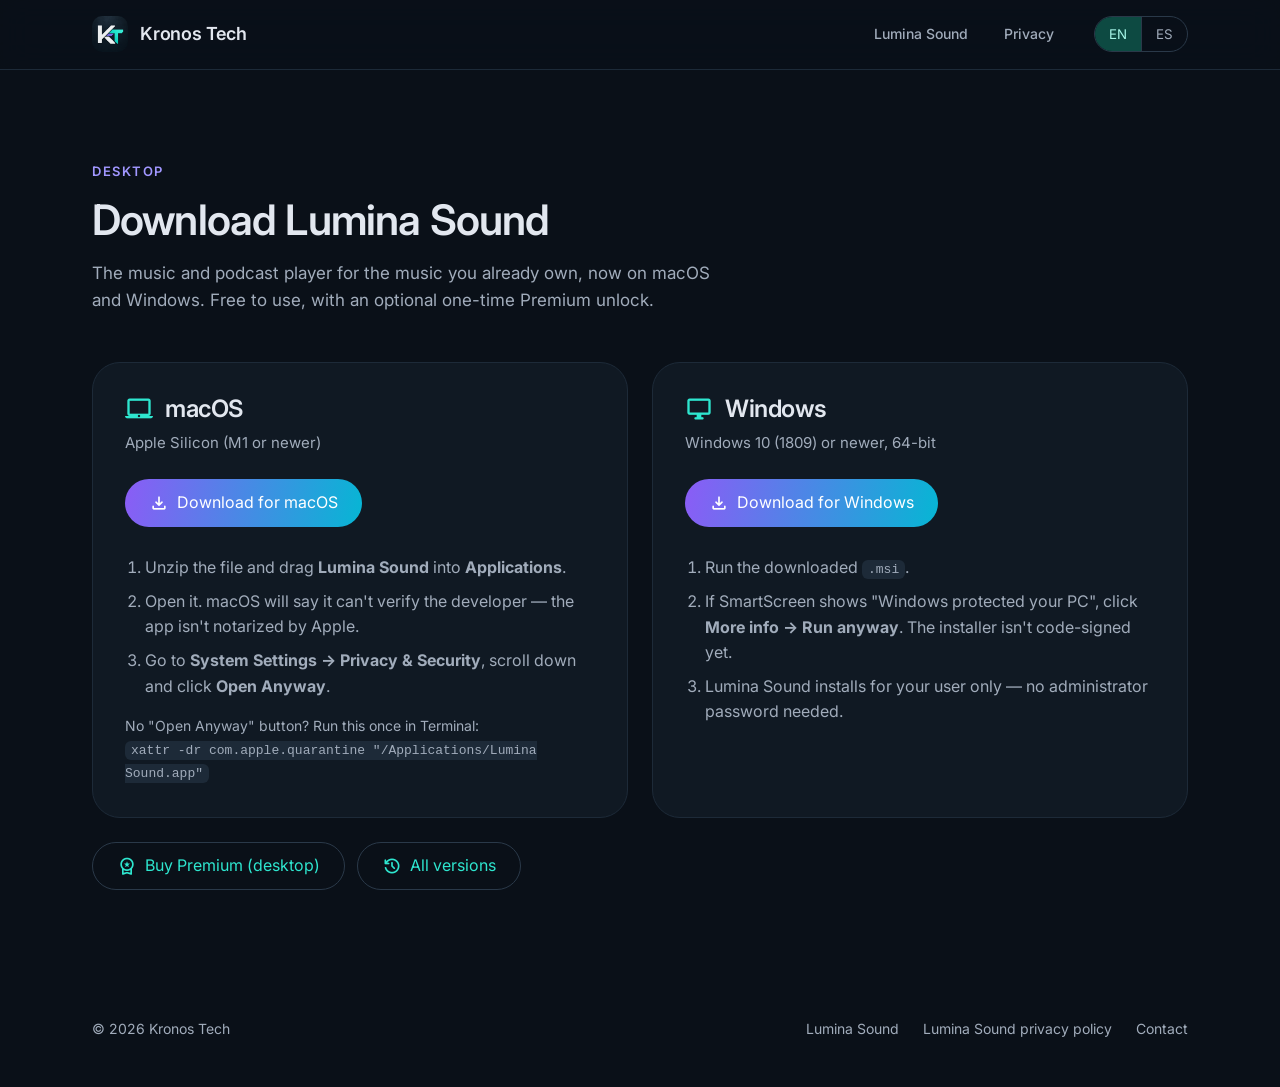
==== lumina-sound/index.html @ c4bd15d4 "feat: add Lumina Sound desktop download page - /lumina-sound/: macOS and Windows downloads (latest G" ====
<!doctype html>
<html lang="en">
<head>
  <meta charset="utf-8">
  <meta name="viewport" content="width=device-width, initial-scale=1">
  <title>Download Lumina Sound — Kronos Tech</title>
  <meta name="title-en" content="Download Lumina Sound — Kronos Tech">
  <meta name="title-es" content="Descargar Lumina Sound — Kronos Tech">
  <meta name="description" content="Download Lumina Sound for macOS and Windows: a music and podcast player for your local library.">
  <meta name="theme-color" content="#0a1018">
  <meta property="og:title" content="Download Lumina Sound">
  <meta property="og:description" content="Music and podcast player for your local library — macOS and Windows.">
  <meta property="og:type" content="website">
  <meta property="og:url" content="https://kronos1993.github.io/lumina-sound/">
  <meta property="og:image" content="https://kronos1993.github.io/assets/lumina-sound-icon.png">
  <link rel="icon" href="../assets/lumina-sound-icon.png" type="image/png">
  <link rel="preconnect" href="https://fonts.googleapis.com">
  <link rel="preconnect" href="https://fonts.gstatic.com" crossorigin>
  <link rel="stylesheet" href="https://fonts.googleapis.com/css2?family=Inter:wght@400;500;600;700&display=swap">
  <link rel="stylesheet" href="https://fonts.googleapis.com/css2?family=Material+Symbols+Rounded:opsz,wght,FILL,GRAD@24,400,0,0&display=block">
  <link rel="stylesheet" href="../assets/styles.css?v=4">
  <style>
    .downloads { display: grid; gap: 24px; }
    @media (min-width: 860px) { .downloads { grid-template-columns: 1fr 1fr; } }
    .download { background: var(--surface); border: 1px solid var(--outline-variant); border-radius: var(--radius-l); padding: 32px; }
    .download h3 { display: flex; align-items: center; gap: 12px; font-size: 24px; }
    .download h3 .material-symbols-rounded { font-size: 28px; color: var(--primary); }
    .download .req { margin-top: 8px; color: var(--on-surface-variant); font-size: 15px; }
    .download .product-actions { margin-top: 24px; }
    .download ol { margin: 28px 0 0; padding-left: 20px; color: var(--on-surface-variant); }
    .download li + li { margin-top: 8px; }
    .download code { font-size: 13px; background: var(--surface-highest); padding: 2px 6px; border-radius: 6px; overflow-wrap: anywhere; }
    .download .note { margin-top: 16px; font-size: 14px; color: var(--on-surface-variant); }
    .premium { margin-top: 24px; }
  </style>
</head>
<body>
  <header class="topbar">
    <div class="container">
      <a class="brand" href="../" aria-label="Kronos Tech">
        <img src="../assets/logo.png" alt="" width="36" height="36">
        Kronos Tech
      </a>
      <nav class="nav" aria-label="Main">
        <a href="../#lumina-sound">Lumina Sound</a>
        <a href="/lumina-sound-privacy/"><span data-lang="en">Privacy</span><span data-lang="es">Privacidad</span></a>
      </nav>
      <div class="segmented lang-toggle" role="group" aria-label="Language">
        <button type="button" data-set-lang="en" aria-pressed="true">EN</button>
        <button type="button" data-set-lang="es" aria-pressed="false">ES</button>
      </div>
    </div>
  </header>

  <main>
    <section class="block">
      <div class="container">
        <div class="section-head">
          <span class="overline"><span data-lang="en">Desktop</span><span data-lang="es">Escritorio</span></span>
          <h2><span data-lang="en">Download Lumina Sound</span><span data-lang="es">Descargar Lumina Sound</span></h2>
          <p>
            <span data-lang="en">The music and podcast player for the music you already own, now on macOS and Windows. Free to use, with an optional one-time Premium unlock.</span>
            <span data-lang="es">El reproductor de música y podcasts para la música que ya tienes, ahora en macOS y Windows. Gratis, con un desbloqueo Premium opcional de pago único.</span>
          </p>
        </div>

        <div class="downloads">
          <article class="download" id="macos">
            <h3><span class="material-symbols-rounded" aria-hidden="true">laptop_mac</span>macOS</h3>
            <p class="req"><span data-lang="en">Apple Silicon (M1 or newer)</span><span data-lang="es">Apple Silicon (M1 o posterior)</span></p>
            <div class="product-actions">
              <a class="btn btn-lumina" href="https://github.com/Kronos1993/lumina-sound-releases/releases/latest/download/Lumina-Sound-macOS-arm64.zip">
                <span class="material-symbols-rounded" aria-hidden="true">download</span>
                <span data-lang="en">Download for macOS</span><span data-lang="es">Descargar para macOS</span>
              </a>
            </div>
            <ol>
              <li><span data-lang="en">Unzip the file and drag <strong>Lumina Sound</strong> into <strong>Applications</strong>.</span><span data-lang="es">Descomprime el archivo y arrastra <strong>Lumina Sound</strong> a <strong>Aplicaciones</strong>.</span></li>
              <li><span data-lang="en">Open it. macOS will say it can't verify the developer — the app isn't notarized by Apple.</span><span data-lang="es">Ábrela. macOS dirá que no puede verificar al desarrollador: la app no está notarizada por Apple.</span></li>
              <li><span data-lang="en">Go to <strong>System Settings → Privacy &amp; Security</strong>, scroll down and click <strong>Open Anyway</strong>.</span><span data-lang="es">Ve a <strong>Ajustes del Sistema → Privacidad y seguridad</strong>, baja y pulsa <strong>Abrir igualmente</strong>.</span></li>
            </ol>
            <p class="note">
              <span data-lang="en">No "Open Anyway" button? Run this once in Terminal:</span>
              <span data-lang="es">¿No aparece "Abrir igualmente"? Ejecuta esto una vez en Terminal:</span>
              <br><code>xattr -dr com.apple.quarantine "/Applications/Lumina Sound.app"</code>
            </p>
          </article>

          <article class="download" id="windows">
            <h3><span class="material-symbols-rounded" aria-hidden="true">desktop_windows</span>Windows</h3>
            <p class="req"><span data-lang="en">Windows 10 (1809) or newer, 64-bit</span><span data-lang="es">Windows 10 (1809) o posterior, 64 bits</span></p>
            <div class="product-actions">
              <a class="btn btn-lumina" href="https://github.com/Kronos1993/lumina-sound-releases/releases/latest/download/Lumina-Sound-Windows-x64.msi">
                <span class="material-symbols-rounded" aria-hidden="true">download</span>
                <span data-lang="en">Download for Windows</span><span data-lang="es">Descargar para Windows</span>
              </a>
              <!-- Microsoft Store button goes here once the listing is live (Store ID 9NFCFKT1JL7F):
                   https://apps.microsoft.com/detail/9NFCFKT1JL7F -->
            </div>
            <ol>
              <li><span data-lang="en">Run the downloaded <code>.msi</code>.</span><span data-lang="es">Ejecuta el <code>.msi</code> descargado.</span></li>
              <li><span data-lang="en">If SmartScreen shows "Windows protected your PC", click <strong>More info → Run anyway</strong>. The installer isn't code-signed yet.</span><span data-lang="es">Si SmartScreen muestra "Windows protegió su PC", pulsa <strong>Más información → Ejecutar de todas formas</strong>. El instalador aún no está firmado.</span></li>
              <li><span data-lang="en">Lumina Sound installs for your user only — no administrator password needed.</span><span data-lang="es">Lumina Sound se instala solo para tu usuario: no hace falta contraseña de administrador.</span></li>
            </ol>
          </article>
        </div>

        <div class="product-actions premium">
          <a class="btn btn-outlined" href="https://kronostech.lemonsqueezy.com/checkout/buy/9f69d6a1-1f38-4188-a94d-49a0b48d95c1" target="_blank" rel="noopener">
            <span class="material-symbols-rounded" aria-hidden="true">workspace_premium</span>
            <span data-lang="en">Buy Premium (desktop)</span><span data-lang="es">Comprar Premium (escritorio)</span>
          </a>
          <a class="btn btn-outlined" href="https://github.com/Kronos1993/lumina-sound-releases/releases" target="_blank" rel="noopener">
            <span class="material-symbols-rounded" aria-hidden="true">history</span>
            <span data-lang="en">All versions</span><span data-lang="es">Todas las versiones</span>
          </a>
        </div>
      </div>
    </section>
  </main>

  <footer>
    <div class="container">
      <span>© <span data-year>2026</span> Kronos Tech</span>
      <nav aria-label="Footer">
        <a href="../#lumina-sound">Lumina Sound</a>
        <a href="/lumina-sound-privacy/"><span data-lang="en">Lumina Sound privacy policy</span><span data-lang="es">Privacidad de Lumina Sound</span></a>
        <a href="mailto:kronostech.dev@gmail.com"><span data-lang="en">Contact</span><span data-lang="es">Contacto</span></a>
      </nav>
    </div>
  </footer>

  <script src="../assets/site.js?v=4"></script>
</body>
</html>
---- assets/styles.css ----
:root {
  color-scheme: dark;
  --bg: #0a1018;
  --surface: #101923;
  --surface-high: #16212d;
  --surface-highest: #1d2a38;
  --outline: #2a3949;
  --outline-variant: #1d2a38;
  --on-surface: #e2e7ef;
  --on-surface-variant: #a1acbb;
  --primary: #2ee6cf;
  --on-primary: #00382f;
  --primary-container: #0d4a42;
  --on-primary-container: #a6f6e8;
  --tertiary: #a197ff;
  --tertiary-container: #2d2768;
  --on-tertiary-container: #e3dfff;
  --lumina-violet: #8b5cf6;
  --lumina-cyan: #06b6d4;
  --radius-s: 12px;
  --radius-m: 16px;
  --radius-l: 28px;
  --gutter: 16px;
  --max: 1160px;
  --elev-1: 0 1px 2px rgb(0 0 0 / .4), 0 1px 3px 1px rgb(0 0 0 / .2);
  --elev-3: 0 4px 8px 3px rgb(0 0 0 / .25), 0 1px 3px rgb(0 0 0 / .4);
  --ease: cubic-bezier(.2, 0, 0, 1);
}

* { box-sizing: border-box; }
html { scroll-behavior: smooth; scroll-padding-top: 80px; }
body {
  margin: 0;
  background: var(--bg);
  color: var(--on-surface);
  font: 400 16px/1.6 "Inter", system-ui, -apple-system, "Segoe UI", Roboto, sans-serif;
  -webkit-font-smoothing: antialiased;
  overflow-x: hidden;
}
img { max-width: 100%; display: block; }
a { color: var(--primary); text-decoration: none; }
a:hover { text-decoration: underline; }
h1, h2, h3 { margin: 0; font-weight: 600; letter-spacing: -.02em; line-height: 1.15; }
p { margin: 0; }

.material-symbols-rounded {
  font-variation-settings: "FILL" 0, "wght" 400, "GRAD" 0, "opsz" 24;
  font-size: 24px;
  line-height: 1;
  user-select: none;
}

.container { width: 100%; max-width: var(--max); margin: 0 auto; padding: 0 var(--gutter); }
@media (min-width: 720px) { :root { --gutter: 32px; } }

/* Top app bar */
.topbar {
  position: sticky; top: 0; z-index: 10;
  background: rgb(10 16 24 / .72);
  backdrop-filter: blur(16px) saturate(140%);
  -webkit-backdrop-filter: blur(16px) saturate(140%);
  border-bottom: 1px solid transparent;
  transition: border-color .2s var(--ease), background .2s var(--ease);
}
.topbar.scrolled { border-bottom-color: var(--outline-variant); background: rgb(16 25 35 / .85); }
.topbar .container { display: flex; align-items: center; gap: 16px; height: 68px; }
.brand { display: flex; align-items: center; gap: 12px; color: var(--on-surface); font-weight: 600; font-size: 18px; letter-spacing: -.01em; }
.brand:hover { text-decoration: none; }
.brand img { width: 36px; height: 36px; border-radius: 10px; }
.nav { display: none; gap: 4px; margin-left: auto; }
.nav a {
  color: var(--on-surface-variant); font-size: 14px; font-weight: 500;
  padding: 8px 16px; border-radius: 999px;
  transition: background .2s var(--ease), color .2s var(--ease);
}
.nav a:hover { background: var(--surface-high); color: var(--on-surface); text-decoration: none; }
@media (min-width: 860px) { .nav { display: flex; } }
.lang-toggle { margin-left: auto; }
@media (min-width: 860px) { .lang-toggle { margin-left: 8px; } }

/* Buttons */
.btn {
  display: inline-flex; align-items: center; justify-content: center; gap: 8px;
  height: 48px; padding: 0 24px; border-radius: 999px; border: 0;
  font: 600 15px/1 inherit; font-family: inherit; cursor: pointer;
  transition: box-shadow .2s var(--ease), background .2s var(--ease), transform .2s var(--ease);
}
.btn:hover { text-decoration: none; }
.btn .material-symbols-rounded { font-size: 20px; }
.btn-filled { background: var(--primary); color: var(--on-primary); }
.btn-filled:hover { box-shadow: var(--elev-1); background: color-mix(in srgb, var(--primary) 85%, white); }
.btn-tonal { background: var(--primary-container); color: var(--on-primary-container); }
.btn-tonal:hover { box-shadow: var(--elev-1); background: color-mix(in srgb, var(--primary-container) 85%, white); }
.btn-outlined { background: transparent; color: var(--primary); border: 1px solid var(--outline); }
.btn-outlined:hover { background: color-mix(in srgb, var(--primary) 8%, transparent); }
.btn-small { height: 40px; padding: 0 16px; font-size: 14px; }

.segmented { display: inline-flex; border: 1px solid var(--outline); border-radius: 999px; overflow: hidden; }
.segmented button {
  background: transparent; color: var(--on-surface-variant); border: 0;
  font: 600 13px/1 inherit; font-family: inherit; padding: 9px 14px; cursor: pointer;
}
.segmented button + button { border-left: 1px solid var(--outline); }
.segmented button[aria-pressed="true"] { background: var(--primary-container); color: var(--on-primary-container); }

/* Hero */
.hero { position: relative; padding: 88px 0 96px; overflow: hidden; isolation: isolate; }
.hero::before {
  content: ""; position: absolute; inset: 0; z-index: -2;
  background-image:
    linear-gradient(var(--outline-variant) 1px, transparent 1px),
    linear-gradient(90deg, var(--outline-variant) 1px, transparent 1px);
  background-size: 56px 56px;
  mask-image: radial-gradient(ellipse 70% 60% at 50% 30%, #000 30%, transparent 75%);
  -webkit-mask-image: radial-gradient(ellipse 70% 60% at 50% 30%, #000 30%, transparent 75%);
  opacity: .55;
}
.glow { position: absolute; z-index: -1; border-radius: 50%; filter: blur(90px); opacity: .35; pointer-events: none; }
.glow-a { width: 520px; height: 520px; background: #14b8a6; top: -220px; left: -120px; }
.glow-b { width: 420px; height: 420px; background: #6d5ce6; bottom: -200px; right: -100px; opacity: .25; }
.eyebrow {
  display: inline-flex; align-items: center; gap: 8px;
  padding: 6px 14px 6px 10px; border-radius: 999px;
  background: var(--surface-high); border: 1px solid var(--outline-variant);
  color: var(--on-surface-variant); font-size: 13px; font-weight: 500;
}
.eyebrow .dot { width: 8px; height: 8px; border-radius: 50%; background: var(--tertiary); box-shadow: 0 0 0 4px color-mix(in srgb, var(--tertiary) 22%, transparent); }
.hero h1 { margin-top: 24px; font-size: clamp(38px, 7vw, 72px); max-width: 15ch; }
.gradient-text {
  background: linear-gradient(100deg, var(--primary), var(--tertiary));
  -webkit-background-clip: text; background-clip: text; color: transparent;
}
.hero .lead { margin-top: 24px; max-width: 58ch; font-size: clamp(17px, 2.2vw, 20px); color: var(--on-surface-variant); }
.hero-actions { margin-top: 36px; display: flex; flex-wrap: wrap; gap: 12px; }
.hero-meta { margin-top: 56px; display: flex; flex-wrap: wrap; gap: 10px; }
.chip {
  display: inline-flex; align-items: center; gap: 6px;
  height: 32px; padding: 0 12px; border-radius: 8px;
  border: 1px solid var(--outline); color: var(--on-surface-variant);
  font-size: 13px; font-weight: 500;
}
.chip .material-symbols-rounded { font-size: 18px; color: var(--primary); }

/* Sections */
section.block { padding: 88px 0; border-top: 1px solid var(--outline-variant); }
.section-head { max-width: 640px; margin-bottom: 48px; }
.overline { color: var(--tertiary); font-size: 13px; font-weight: 600; letter-spacing: .12em; text-transform: uppercase; }
.section-head h2 { margin-top: 12px; font-size: clamp(28px, 4.5vw, 42px); }
.section-head p { margin-top: 16px; color: var(--on-surface-variant); font-size: 17px; }

.grid { display: grid; gap: 16px; grid-template-columns: 1fr; }
@media (min-width: 640px) { .grid-2, .grid-4 { grid-template-columns: repeat(2, 1fr); } }
@media (min-width: 1000px) { .grid-4 { grid-template-columns: repeat(4, 1fr); } .grid-3 { grid-template-columns: repeat(3, 1fr); } }

.card {
  background: var(--surface); border: 1px solid var(--outline-variant);
  border-radius: var(--radius-l); padding: 28px;
  transition: background .25s var(--ease), border-color .25s var(--ease), transform .25s var(--ease), box-shadow .25s var(--ease);
}
.card:hover { background: var(--surface-high); border-color: var(--outline); transform: translateY(-2px); box-shadow: var(--elev-3); }
.icon-badge {
  width: 52px; height: 52px; border-radius: var(--radius-m);
  display: grid; place-items: center;
  background: var(--primary-container); color: var(--on-primary-container);
}
.icon-badge.alt { background: var(--tertiary-container); color: var(--on-tertiary-container); }
.card h3 { margin-top: 20px; font-size: 19px; }
.card p { margin-top: 10px; color: var(--on-surface-variant); font-size: 15px; }

/* Product */
.product {
  position: relative; overflow: hidden; isolation: isolate;
  background: var(--surface); border: 1px solid var(--outline-variant);
  border-radius: 32px; padding: 32px 24px;
  display: grid; gap: 40px; grid-template-columns: 1fr;
}
@media (min-width: 720px) { .product { padding: 48px; } }
@media (min-width: 960px) { .product { grid-template-columns: 1.15fr .85fr; align-items: center; padding: 56px; } }
.product::before {
  content: ""; position: absolute; z-index: -1; inset: auto -20% -60% 30%; height: 120%;
  background: radial-gradient(closest-side, rgb(139 92 246 / .28), transparent),
              radial-gradient(closest-side at 80% 40%, rgb(6 182 212 / .2), transparent);
  pointer-events: none;
}
.product-title { display: flex; align-items: center; gap: 18px; }
.product-title img { width: 72px; height: 72px; border-radius: 18px; box-shadow: var(--elev-3); }
.product-title h3 { font-size: clamp(26px, 4vw, 34px); }
.product-title span { display: block; color: var(--on-surface-variant); font-size: 15px; margin-top: 4px; }
.product .desc { margin-top: 24px; color: var(--on-surface-variant); font-size: 17px; max-width: 56ch; }
.features { margin: 28px 0 0; padding: 0; list-style: none; display: grid; gap: 12px; grid-template-columns: 1fr; }
@media (min-width: 560px) { .features { grid-template-columns: 1fr 1fr; } }
.features li { display: flex; gap: 12px; align-items: flex-start; font-size: 15px; }
.features .material-symbols-rounded { color: #b79bff; font-size: 22px; flex: none; }
.platforms { margin-top: 28px; display: flex; flex-wrap: wrap; gap: 8px; }
.platform {
  display: inline-flex; align-items: center; gap: 6px;
  height: 32px; padding: 0 12px; border-radius: 8px;
  background: var(--surface-highest); font-size: 13px; font-weight: 500;
}
.platform .material-symbols-rounded { font-size: 18px; }
.platform small { color: var(--on-surface-variant); font-size: 12px; }
.platform.live { background: color-mix(in srgb, var(--primary) 14%, transparent); color: var(--on-primary-container); }
.product-actions { margin-top: 32px; display: flex; flex-wrap: wrap; gap: 12px; }
.btn-lumina { background: linear-gradient(100deg, var(--lumina-violet), var(--lumina-cyan)); color: #fff; }
.btn-lumina:hover { box-shadow: 0 6px 24px rgb(139 92 246 / .35); }

/* Phone mock */
.phone {
  justify-self: center; width: min(280px, 100%); aspect-ratio: 9 / 18.5;
  border-radius: 40px; padding: 10px; background: #05070a;
  border: 1px solid var(--outline); box-shadow: 0 30px 80px rgb(0 0 0 / .6), 0 0 0 1px rgb(255 255 255 / .03) inset;
}
.screen {
  height: 100%; border-radius: 31px; overflow: hidden; position: relative;
  background: linear-gradient(180deg, #1a1530 0%, #0d1220 55%, #0a0f1a 100%);
  display: flex; flex-direction: column; padding: 28px 20px 22px;
}
.screen .art {
  aspect-ratio: 1; border-radius: 18px; margin-top: 10px;
  background:
    radial-gradient(circle at 70% 30%, rgb(6 182 212 / .7), transparent 45%),
    radial-gradient(circle at 25% 75%, rgb(139 92 246 / .85), transparent 50%),
    linear-gradient(135deg, #2a1d5c, #0e2a3d);
  display: grid; place-items: center; box-shadow: 0 16px 40px rgb(139 92 246 / .3);
}
.screen .art img { width: 46%; border-radius: 14px; opacity: .95; }
.screen .meta { margin-top: 22px; }
.bar { height: 10px; border-radius: 6px; background: rgb(255 255 255 / .85); width: 70%; }
.bar.sub { height: 8px; margin-top: 10px; width: 45%; background: rgb(255 255 255 / .35); }
.progress { margin-top: 24px; height: 4px; border-radius: 4px; background: rgb(255 255 255 / .12); position: relative; }
.progress::after { content: ""; position: absolute; inset: 0 62% 0 0; border-radius: 4px; background: linear-gradient(90deg, var(--lumina-violet), var(--lumina-cyan)); }
.eq { margin-top: auto; display: flex; align-items: flex-end; justify-content: center; gap: 5px; height: 48px; }
.eq span { width: 6px; border-radius: 3px; background: linear-gradient(180deg, var(--lumina-cyan), var(--lumina-violet)); animation: eq 1.4s ease-in-out infinite; }
.eq span:nth-child(2n) { animation-delay: -.3s; }
.eq span:nth-child(3n) { animation-delay: -.7s; }
.eq span:nth-child(5n) { animation-delay: -1s; }
@keyframes eq { 0%, 100% { height: 20%; } 50% { height: 100%; } }
.controls { margin-top: 18px; display: flex; justify-content: space-between; align-items: center; color: rgb(255 255 255 / .7); }
.controls .play { width: 56px; height: 56px; border-radius: 50%; display: grid; place-items: center; color: #fff; background: linear-gradient(135deg, var(--lumina-violet), var(--lumina-cyan)); }
@media (prefers-reduced-motion: reduce) { .eq span { animation: none; height: 60%; } html { scroll-behavior: auto; } }

/* Principles */
.principle { display: flex; gap: 16px; align-items: flex-start; }
.principle .num { font-size: 14px; font-weight: 700; color: var(--tertiary); font-variant-numeric: tabular-nums; padding-top: 3px; }
.principle h3 { font-size: 18px; margin-top: 0; }
.principle p { margin-top: 8px; color: var(--on-surface-variant); font-size: 15px; }

/* Contact */
.contact {
  border-radius: 32px; padding: 40px 24px; text-align: center;
  background: linear-gradient(135deg, var(--primary-container), var(--tertiary-container));
  border: 1px solid var(--outline);
}
@media (min-width: 720px) { .contact { padding: 64px 48px; } }
.contact h2 { font-size: clamp(28px, 4.5vw, 40px); }
.contact p { margin: 16px auto 0; max-width: 52ch; color: var(--on-primary-container); opacity: .85; font-size: 17px; }
.contact .email { margin-top: 28px; display: inline-flex; flex-wrap: wrap; justify-content: center; gap: 12px; }
.email-address { font-size: clamp(16px, 3.6vw, 22px); font-weight: 600; color: #fff; word-break: break-all; display: block; margin-top: 24px; }

/* Footer */
footer { padding: 40px 0 48px; color: var(--on-surface-variant); font-size: 14px; }
footer .container { display: flex; flex-wrap: wrap; gap: 16px 32px; align-items: center; justify-content: space-between; }
footer nav { display: flex; flex-wrap: wrap; gap: 8px 24px; }
footer a { color: var(--on-surface-variant); }
footer a:hover { color: var(--on-surface); }

/* Snackbar */
.snackbar {
  position: fixed; left: 50%; bottom: 24px; transform: translate(-50%, 24px);
  background: #e2e7ef; color: #1a1f26; padding: 14px 20px; border-radius: 8px;
  font-size: 14px; font-weight: 500; box-shadow: var(--elev-3);
  opacity: 0; pointer-events: none; transition: opacity .2s var(--ease), transform .2s var(--ease);
  max-width: calc(100% - 32px);
}
.snackbar.show { opacity: 1; transform: translate(-50%, 0); }

/* Reveal on scroll */
.reveal { opacity: 0; transform: translateY(16px); transition: opacity .6s var(--ease), transform .6s var(--ease); }
.reveal.visible { opacity: 1; transform: none; }
@media (prefers-reduced-motion: reduce) { .reveal { opacity: 1; transform: none; transition: none; } }

/* Legal page */
.legal { padding: 56px 0 88px; }
.legal .container { max-width: 820px; }
.legal h1 { font-size: clamp(30px, 5vw, 44px); }
.legal .updated { margin-top: 12px; color: var(--on-surface-variant); font-size: 14px; }
.legal h2 { margin-top: 44px; font-size: 22px; }
.legal h3 { margin-top: 24px; font-size: 17px; }
.legal p, .legal li { color: #c9d1dc; font-size: 16px; }
.legal p { margin-top: 14px; }
.legal ul { margin: 14px 0 0; padding-left: 22px; }
.legal li { margin-top: 8px; }
.legal li strong, .legal p strong { color: var(--on-surface); }
.legal .summary { margin-top: 32px; padding: 24px; border-radius: var(--radius-l); background: var(--surface); border: 1px solid var(--outline-variant); }
.legal .summary p:first-child { margin-top: 0; }
.table-wrap { margin-top: 16px; overflow-x: auto; border: 1px solid var(--outline-variant); border-radius: var(--radius-m); }
table { width: 100%; border-collapse: collapse; font-size: 14px; min-width: 560px; }
th, td { text-align: left; padding: 12px 14px; border-bottom: 1px solid var(--outline-variant); vertical-align: top; color: #c9d1dc; }
th { background: var(--surface-high); color: var(--on-surface); font-weight: 600; }
tr:last-child td { border-bottom: 0; }

/* Language visibility */
html[lang="en"] [data-lang="es"], html[lang="es"] [data-lang="en"] { display: none !important; }

/* Pokédex product */
.product + .product { margin-top: 24px; }
.product-dex::before {
  background: radial-gradient(closest-side, rgb(255 28 72 / .16), transparent),
              radial-gradient(closest-side at 80% 40%, rgb(60 140 255 / .2), transparent);
}
.product-dex .features .material-symbols-rounded { color: #ff6b81; }
.platform.dev { background: var(--tertiary-container); color: var(--on-tertiary-container); }
.disclaimer { margin-top: 24px; font-size: 12px; color: var(--on-surface-variant); max-width: 64ch; }
.dex-visual {
  position: relative; justify-self: center; width: min(300px, 100%); aspect-ratio: 1;
  display: grid; place-items: center;
}
.dex-visual img {
  width: 62%; border-radius: 50%;
  box-shadow: 0 24px 60px rgb(0 0 0 / .55), 0 0 0 10px rgb(255 255 255 / .03);
  animation: dex-float 6s ease-in-out infinite;
}
.dex-visual .type {
  position: absolute; padding: 6px 14px; border-radius: 999px;
  font-size: 13px; font-weight: 600; color: #fff; box-shadow: var(--elev-1);
}
.t-fire { background: #e8603c; top: 8%; left: 2%; }
.t-water { background: #3b8be0; top: 14%; right: 0; }
.t-grass { background: #3fa45b; bottom: 14%; left: 0; }
.t-electric { background: #d9a520; color: #1a1300; bottom: 6%; right: 6%; }
@keyframes dex-float { 0%, 100% { transform: translateY(0); } 50% { transform: translateY(-10px); } }
@media (prefers-reduced-motion: reduce) { .dex-visual img { animation: none; } }

/* Weather app product */
.product-wx::before {
  background: radial-gradient(closest-side, rgb(255 184 0 / .18), transparent),
              radial-gradient(closest-side at 80% 40%, rgb(56 160 255 / .22), transparent);
}
.product-wx .features .material-symbols-rounded { color: #ffc23d; }
.icon-tile { background: linear-gradient(160deg, #e9f4ff, #b9dcff); padding: 8px; }
.wx-visual { position: relative; justify-self: center; width: min(300px, 100%); aspect-ratio: 1; display: grid; place-items: center; }
.wx-visual .sky {
  width: 72%; aspect-ratio: 1; border-radius: 36px; display: grid; place-items: center;
  background: linear-gradient(160deg, #5aa9ff 0%, #2f6fd6 55%, #1d3f8f 100%);
  box-shadow: 0 24px 60px rgb(0 0 0 / .5), inset 0 1px 0 rgb(255 255 255 / .25);
}
.wx-visual .sky img { width: 70%; animation: dex-float 7s ease-in-out infinite; }
.wx-chip {
  position: absolute; display: inline-flex; align-items: center; gap: 6px;
  padding: 6px 12px; border-radius: 999px; font-size: 13px; font-weight: 600;
  background: var(--surface-highest); color: var(--on-surface); border: 1px solid var(--outline); box-shadow: var(--elev-1);
}
.wx-chip .material-symbols-rounded { font-size: 18px; color: #ffc23d; }
.wx-chip.c1 { top: 6%; left: 0; }
.wx-chip.c2 { top: 42%; right: -2%; }
.wx-chip.c3 { bottom: 6%; left: 8%; }
@media (prefers-reduced-motion: reduce) { .wx-visual .sky img { animation: none; } }
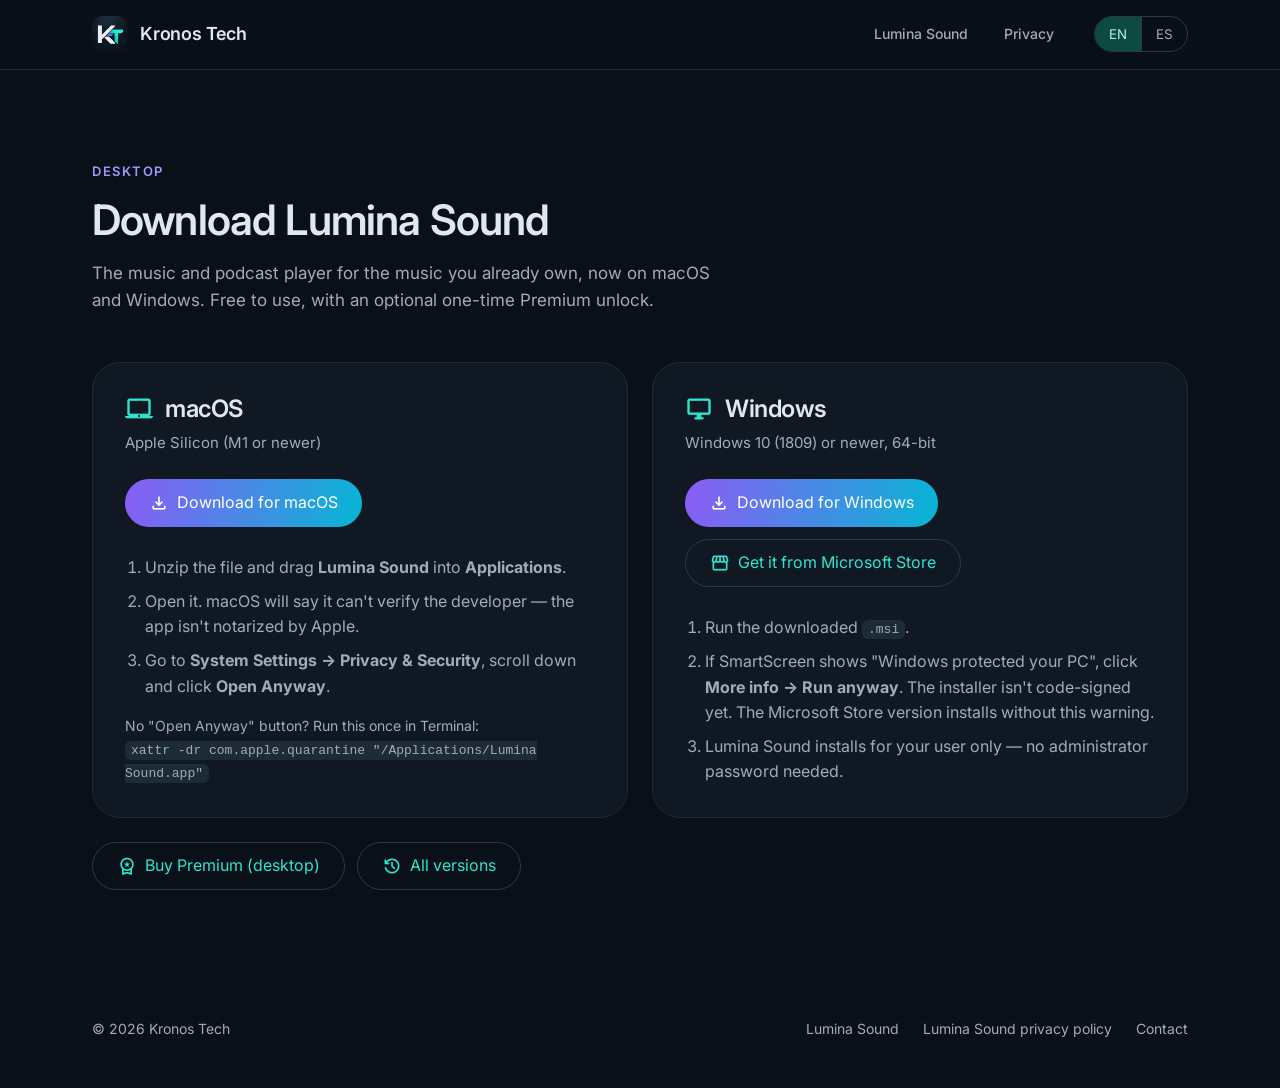
==== commit 756af88b: "feat: link Lumina Sound's Microsoft Store listing on the download page Co-Authored-By: Claude Opus 5" ====
--- a/lumina-sound/index.html
+++ b/lumina-sound/index.html
@@ -94,12 +94,14 @@
                 <span class="material-symbols-rounded" aria-hidden="true">download</span>
                 <span data-lang="en">Download for Windows</span><span data-lang="es">Descargar para Windows</span>
               </a>
-              <!-- Microsoft Store button goes here once the listing is live (Store ID 9NFCFKT1JL7F):
-                   https://apps.microsoft.com/detail/9NFCFKT1JL7F -->
+              <a class="btn btn-outlined" href="https://apps.microsoft.com/store/detail/9NFCFKT1JL7F?cid=DevShareMCLPCS" target="_blank" rel="noopener">
+                <span class="material-symbols-rounded" aria-hidden="true">storefront</span>
+                <span data-lang="en">Get it from Microsoft Store</span><span data-lang="es">Obtener en Microsoft Store</span>
+              </a>
             </div>
             <ol>
               <li><span data-lang="en">Run the downloaded <code>.msi</code>.</span><span data-lang="es">Ejecuta el <code>.msi</code> descargado.</span></li>
-              <li><span data-lang="en">If SmartScreen shows "Windows protected your PC", click <strong>More info → Run anyway</strong>. The installer isn't code-signed yet.</span><span data-lang="es">Si SmartScreen muestra "Windows protegió su PC", pulsa <strong>Más información → Ejecutar de todas formas</strong>. El instalador aún no está firmado.</span></li>
+              <li><span data-lang="en">If SmartScreen shows "Windows protected your PC", click <strong>More info → Run anyway</strong>. The installer isn't code-signed yet. The Microsoft Store version installs without this warning.</span><span data-lang="es">Si SmartScreen muestra "Windows protegió su PC", pulsa <strong>Más información → Ejecutar de todas formas</strong>. El instalador aún no está firmado. La versión de Microsoft Store se instala sin este aviso.</span></li>
               <li><span data-lang="en">Lumina Sound installs for your user only — no administrator password needed.</span><span data-lang="es">Lumina Sound se instala solo para tu usuario: no hace falta contraseña de administrador.</span></li>
             </ol>
           </article>
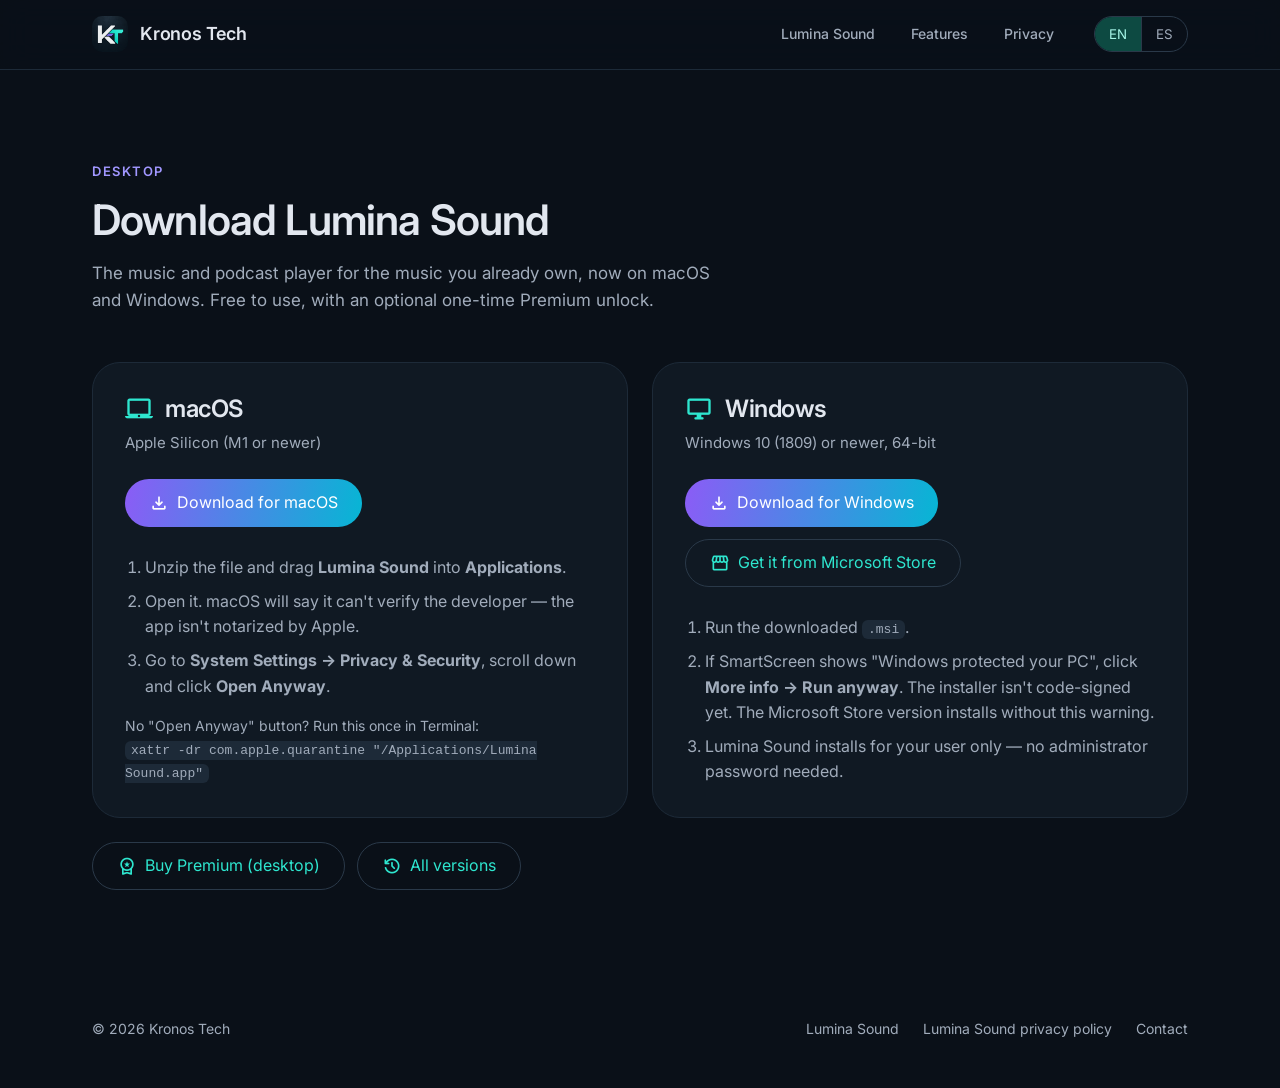
==== commit e4c32c74: "feat: add Lumina Sound features page Hero with a looping app clip, feature cards from the marketing " ====
--- a/lumina-sound/index.html
+++ b/lumina-sound/index.html
@@ -43,6 +43,7 @@
       </a>
       <nav class="nav" aria-label="Main">
         <a href="../#lumina-sound">Lumina Sound</a>
+        <a href="features/"><span data-lang="en">Features</span><span data-lang="es">Funciones</span></a>
         <a href="/lumina-sound-privacy/"><span data-lang="en">Privacy</span><span data-lang="es">Privacidad</span></a>
       </nav>
       <div class="segmented lang-toggle" role="group" aria-label="Language">
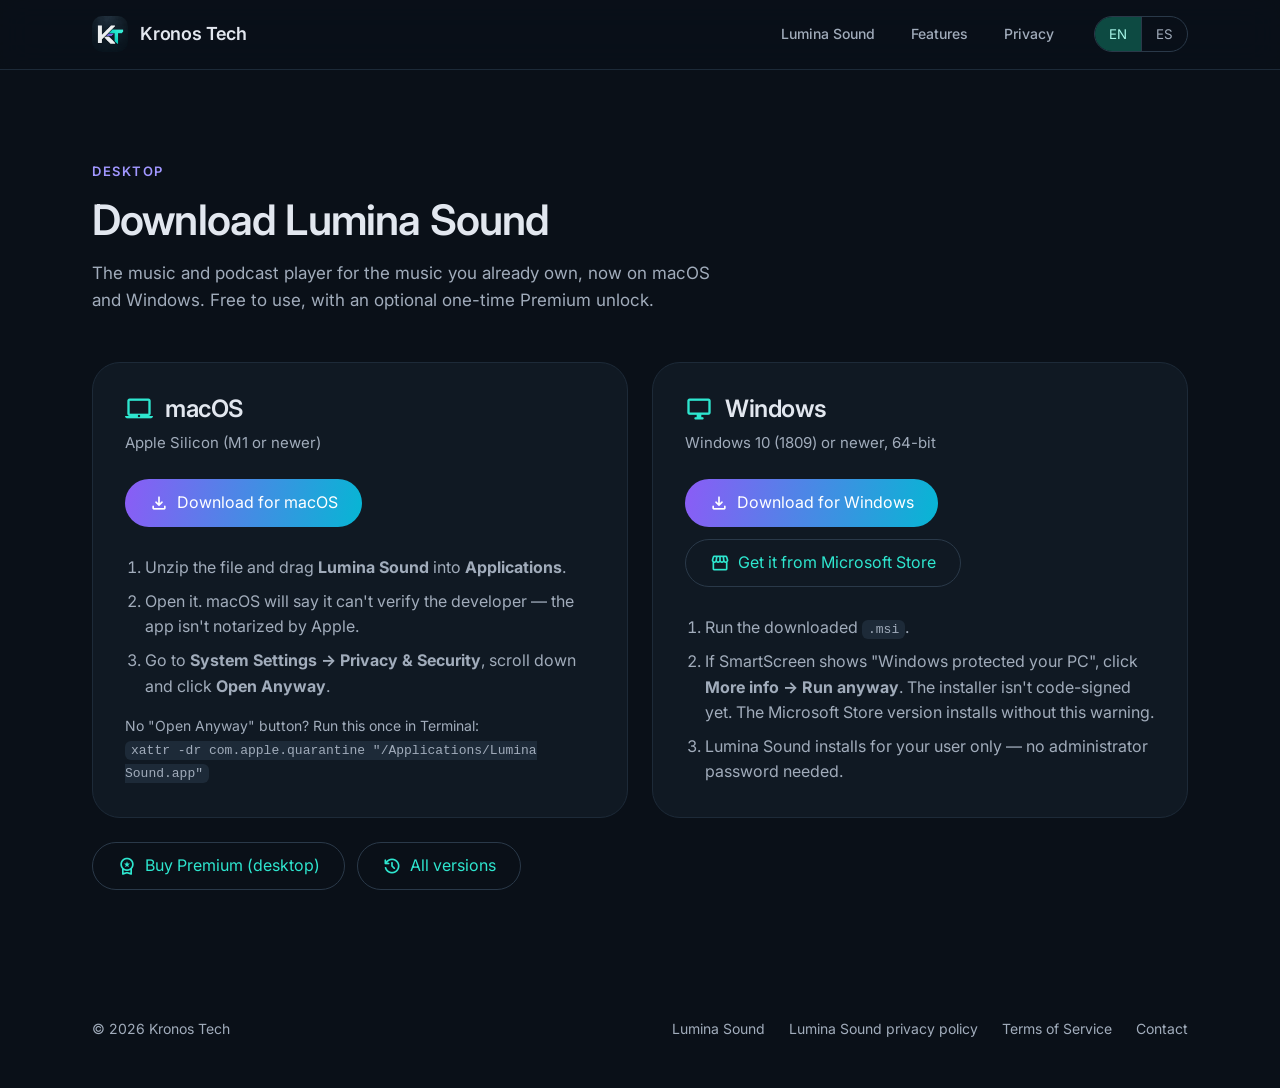
==== commit 77ff5817: "feat: add Lumina Sound Terms of Service page Co-Authored-By: Claude Opus 5.5 <noreply@anthropic.com>" ====
--- a/lumina-sound/index.html
+++ b/lumina-sound/index.html
@@ -128,6 +128,7 @@
       <nav aria-label="Footer">
         <a href="../#lumina-sound">Lumina Sound</a>
         <a href="/lumina-sound-privacy/"><span data-lang="en">Lumina Sound privacy policy</span><span data-lang="es">Privacidad de Lumina Sound</span></a>
+        <a href="/lumina-sound/terms/"><span data-lang="en">Terms of Service</span><span data-lang="es">Términos del Servicio</span></a>
         <a href="mailto:kronostech.dev@gmail.com"><span data-lang="en">Contact</span><span data-lang="es">Contacto</span></a>
       </nav>
     </div>
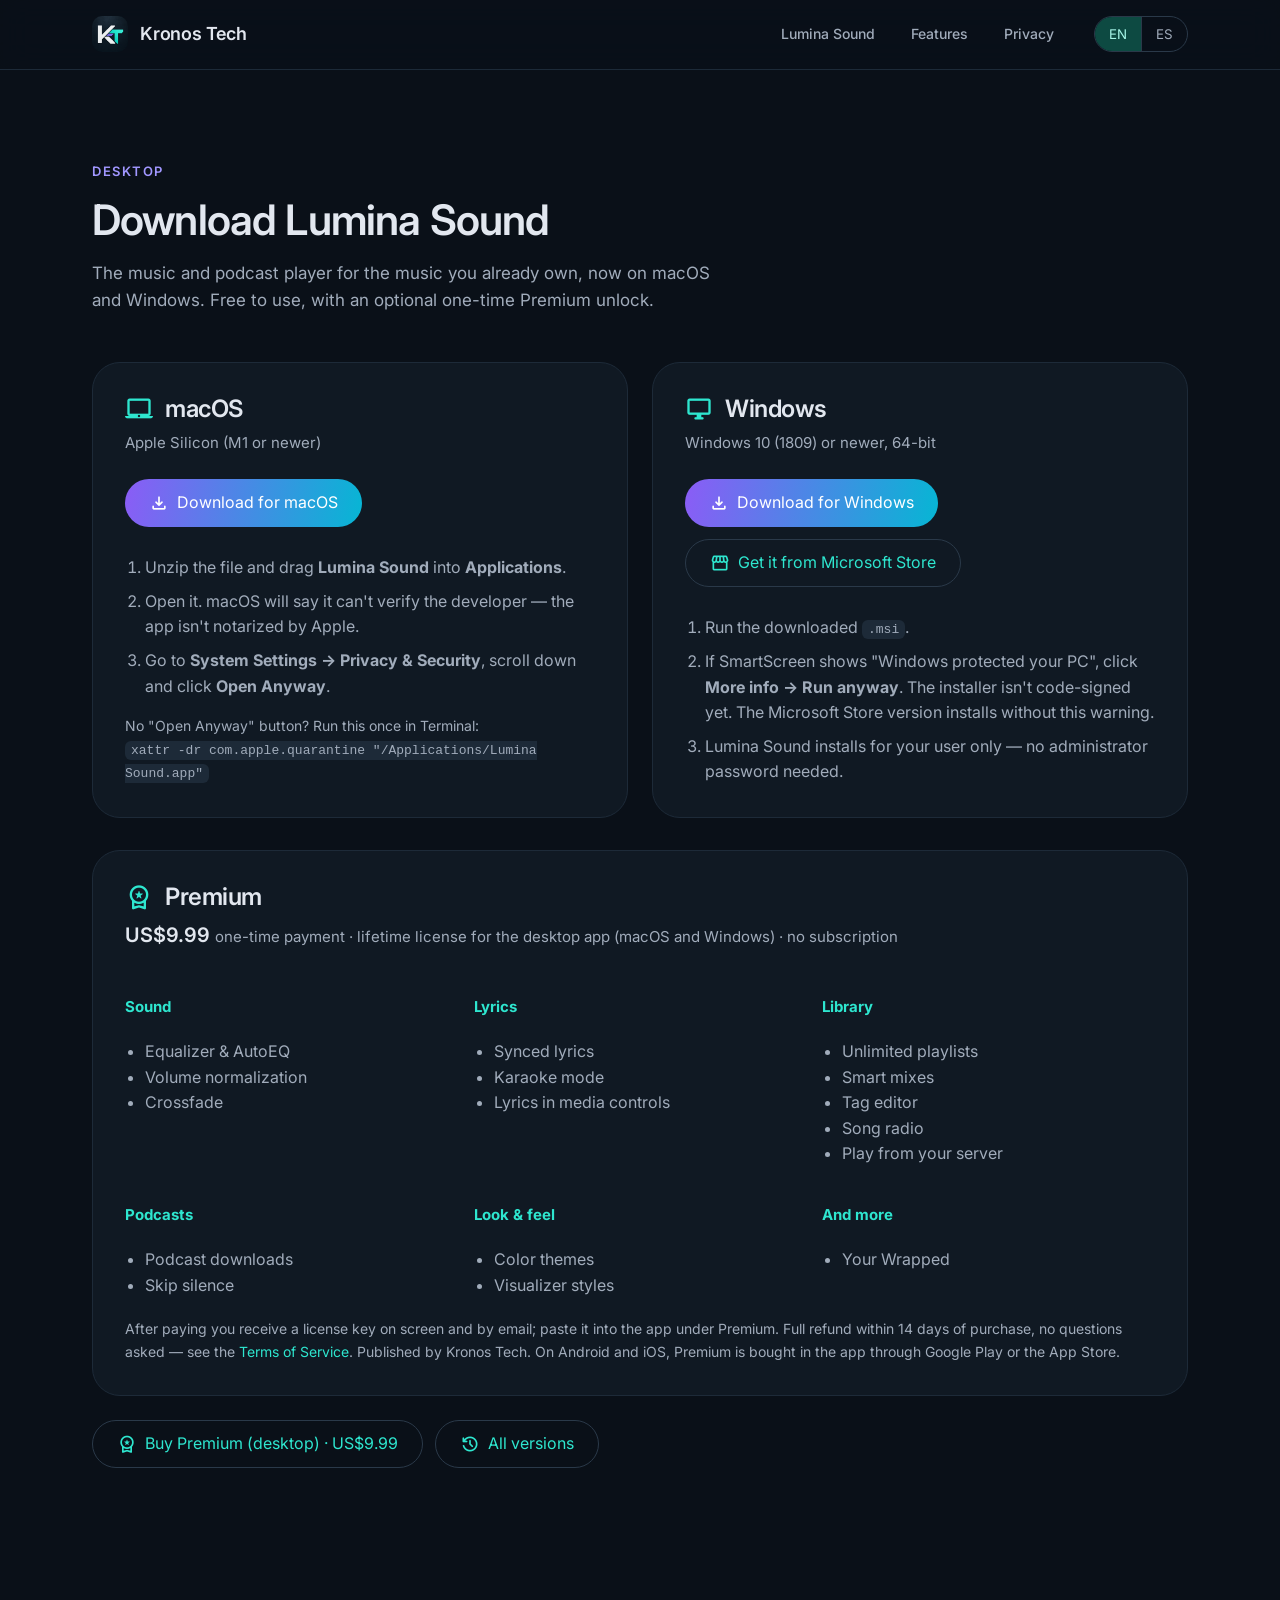
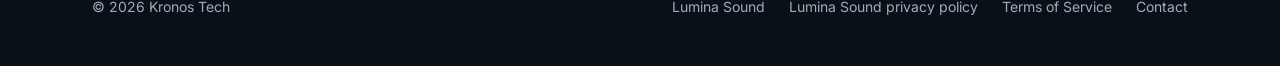
==== commit f63d5bbd: "feat: show Lumina Sound Premium price, benefits and refund policy Add a Premium card to the download" ====
--- a/lumina-sound/index.html
+++ b/lumina-sound/index.html
@@ -3,6 +3,7 @@
 <head>
   <meta charset="utf-8">
   <meta name="viewport" content="width=device-width, initial-scale=1">
+  <link rel="canonical" href="https://kronos1993.github.io/lumina-sound/">
   <title>Download Lumina Sound — Kronos Tech</title>
   <meta name="title-en" content="Download Lumina Sound — Kronos Tech">
   <meta name="title-es" content="Descargar Lumina Sound — Kronos Tech">
@@ -32,6 +33,16 @@
     .download code { font-size: 13px; background: var(--surface-highest); padding: 2px 6px; border-radius: 6px; overflow-wrap: anywhere; }
     .download .note { margin-top: 16px; font-size: 14px; color: var(--on-surface-variant); }
     .premium { margin-top: 24px; }
+    .premium-card { margin-top: 32px; background: var(--surface); border: 1px solid var(--outline-variant); border-radius: var(--radius-l); padding: 32px; }
+    .premium-card h3 { display: flex; align-items: center; gap: 12px; font-size: 24px; }
+    .premium-card h3 .material-symbols-rounded { font-size: 28px; color: var(--primary); }
+    .premium-card .price { margin-top: 8px; font-size: 20px; font-weight: 600; }
+    .premium-card .price small { font-size: 15px; font-weight: 400; color: var(--on-surface-variant); }
+    .premium-card .benefits { display: grid; gap: 16px; margin-top: 24px; }
+    @media (min-width: 860px) { .premium-card .benefits { grid-template-columns: repeat(3, 1fr); } }
+    .premium-card .benefits h4 { font-size: 15px; color: var(--primary); }
+    .premium-card .benefits ul { margin: 6px 0 0; padding-left: 20px; color: var(--on-surface-variant); }
+    .premium-card .note { margin-top: 20px; font-size: 14px; color: var(--on-surface-variant); }
   </style>
 </head>
 <body>
@@ -108,10 +119,67 @@
           </article>
         </div>
 
+        <article class="premium-card" id="premium">
+          <h3><span class="material-symbols-rounded" aria-hidden="true">workspace_premium</span>Premium</h3>
+          <p class="price">US$9.99 <small><span data-lang="en">one-time payment · lifetime license for the desktop app (macOS and Windows) · no subscription</span><span data-lang="es">pago único · licencia de por vida para la app de escritorio (macOS y Windows) · sin suscripción</span></small></p>
+          <div class="benefits">
+            <div>
+              <h4><span data-lang="en">Sound</span><span data-lang="es">Sonido</span></h4>
+              <ul>
+                <li><span data-lang="en">Equalizer &amp; AutoEQ</span><span data-lang="es">Ecualizador y AutoEQ</span></li>
+                <li><span data-lang="en">Volume normalization</span><span data-lang="es">Normalización de volumen</span></li>
+                <li><span data-lang="en">Crossfade</span><span data-lang="es">Fundido entre canciones</span></li>
+              </ul>
+            </div>
+            <div>
+              <h4><span data-lang="en">Lyrics</span><span data-lang="es">Letras</span></h4>
+              <ul>
+                <li><span data-lang="en">Synced lyrics</span><span data-lang="es">Letras sincronizadas</span></li>
+                <li><span data-lang="en">Karaoke mode</span><span data-lang="es">Modo karaoke</span></li>
+                <li><span data-lang="en">Lyrics in media controls</span><span data-lang="es">Letras en los controles multimedia</span></li>
+              </ul>
+            </div>
+            <div>
+              <h4><span data-lang="en">Library</span><span data-lang="es">Biblioteca</span></h4>
+              <ul>
+                <li><span data-lang="en">Unlimited playlists</span><span data-lang="es">Listas ilimitadas</span></li>
+                <li><span data-lang="en">Smart mixes</span><span data-lang="es">Mixes inteligentes</span></li>
+                <li><span data-lang="en">Tag editor</span><span data-lang="es">Editor de etiquetas</span></li>
+                <li><span data-lang="en">Song radio</span><span data-lang="es">Radio de canción</span></li>
+                <li><span data-lang="en">Play from your server</span><span data-lang="es">Reproduce desde tu servidor</span></li>
+              </ul>
+            </div>
+            <div>
+              <h4>Podcasts</h4>
+              <ul>
+                <li><span data-lang="en">Podcast downloads</span><span data-lang="es">Descargas de podcasts</span></li>
+                <li><span data-lang="en">Skip silence</span><span data-lang="es">Saltar silencios</span></li>
+              </ul>
+            </div>
+            <div>
+              <h4><span data-lang="en">Look &amp; feel</span><span data-lang="es">Apariencia</span></h4>
+              <ul>
+                <li><span data-lang="en">Color themes</span><span data-lang="es">Temas de color</span></li>
+                <li><span data-lang="en">Visualizer styles</span><span data-lang="es">Estilos de visualizador</span></li>
+              </ul>
+            </div>
+            <div>
+              <h4><span data-lang="en">And more</span><span data-lang="es">Y además</span></h4>
+              <ul>
+                <li><span data-lang="en">Your Wrapped</span><span data-lang="es">Tu Wrapped</span></li>
+              </ul>
+            </div>
+          </div>
+          <p class="note">
+            <span data-lang="en">After paying you receive a license key on screen and by email; paste it into the app under Premium. Full refund within 14 days of purchase, no questions asked — see the <a href="terms/">Terms of Service</a>. Published by Kronos Tech. On Android and iOS, Premium is bought in the app through Google Play or the App Store.</span>
+            <span data-lang="es">Al pagar recibes una clave de licencia en pantalla y por correo; pégala en la app, en Premium. Reembolso completo dentro de los 14 días posteriores a la compra, sin preguntas: consulta los <a href="terms/">Términos del Servicio</a>. Publicado por Kronos Tech. En Android e iOS, Premium se compra dentro de la app a través de Google Play o App Store.</span>
+          </p>
+        </article>
+
         <div class="product-actions premium">
           <a class="btn btn-outlined" href="https://kronostech.lemonsqueezy.com/checkout/buy/9f69d6a1-1f38-4188-a94d-49a0b48d95c1" target="_blank" rel="noopener">
             <span class="material-symbols-rounded" aria-hidden="true">workspace_premium</span>
-            <span data-lang="en">Buy Premium (desktop)</span><span data-lang="es">Comprar Premium (escritorio)</span>
+            <span data-lang="en">Buy Premium (desktop) · US$9.99</span><span data-lang="es">Comprar Premium (escritorio) · US$9,99</span>
           </a>
           <a class="btn btn-outlined" href="https://github.com/Kronos1993/lumina-sound-releases/releases" target="_blank" rel="noopener">
             <span class="material-symbols-rounded" aria-hidden="true">history</span>
--- a/assets/styles.css
+++ b/assets/styles.css
@@ -302,7 +302,7 @@
 /* Language visibility */
 html[lang="en"] [data-lang="es"], html[lang="es"] [data-lang="en"] { display: none !important; }
 
-/* Pokédex product */
+/* Dexpedia product */
 .product + .product { margin-top: 24px; }
 .product-dex::before {
   background: radial-gradient(closest-side, rgb(255 28 72 / .16), transparent),
